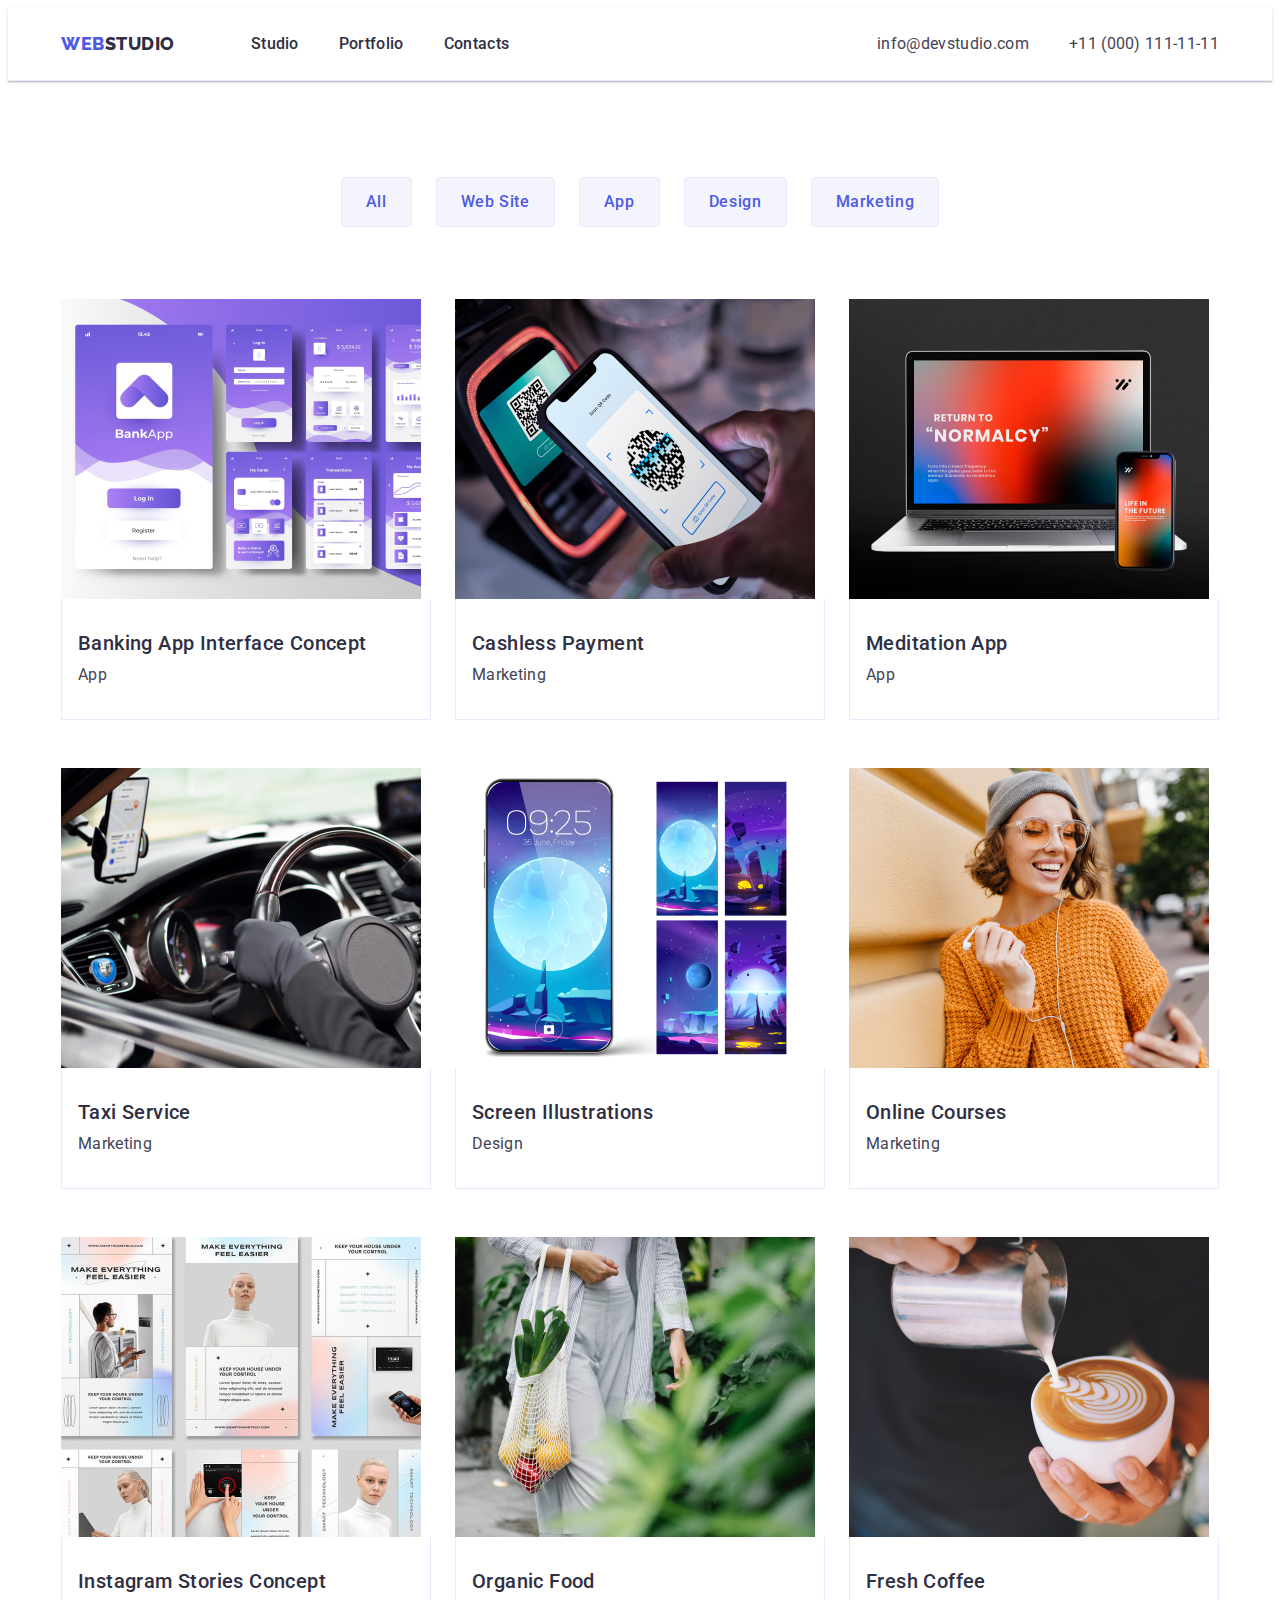
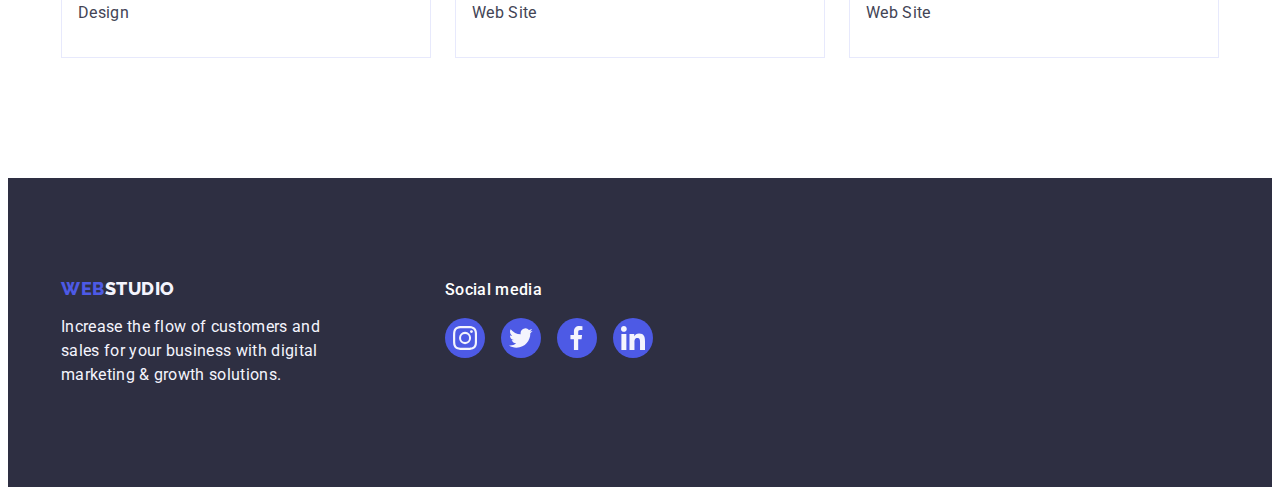
==== portfolio.html @ 9604f1b5 "Initial commit" ====
<!DOCTYPE html>
<html lang="en">
  <head>
    <meta charset="UTF-8" />
    <meta http-equiv="X-UA-Compatible" content="IE=edge" />
    <meta name="viewport" content="width=device-width, initial-scale=1.0" />
    <title>Portfolio</title>
    <link rel="preconnect" href="https://fonts.googleapis.com" />
    <link rel="preconnect" href="https://fonts.gstatic.com" crossorigin />
    <link
      href="https://fonts.googleapis.com/css2?family=Raleway:wght@800&family=Roboto:wght@400;500;700&display=swap"
      rel="stylesheet"
    />
    <link
      rel="stylesheet"
      href="https://cdnjs.cloudflare.com/ajax/libs/modern-normalize/2.0.0/modern-normalize.min.css"
      integrity="sha512-4xo8blKMVCiXpTaLzQSLSw3KFOVPWhm/TRtuPVc4WG6kUgjH6J03IBuG7JZPkcWMxJ5huwaBpOpnwYElP/m6wg=="
      crossorigin="anonymous"
      referrerpolicy="no-referrer"
    />
    <link rel="stylesheet" href="./css/style.css" />
  </head>
  <body>
    <!--header-->
    <header class="header-bg header-section">
      <div class="container header-container">
        <nav class="header-nav">
          <a class="logo link header-logo" href="./index.html"
            >Web<span class="span-logo">Studio</span></a
          >
          <ul class="list header-nav-list">
            <li>
              <a class="header-nav-link link" href="./index.html">Studio</a>
            </li>
            <li>
              <a class="header-nav-link link" href="./portfolio.html"
                >Portfolio</a
              >
            </li>
            <li>
              <a class="header-nav-link link" href="">Contacts</a>
            </li>
          </ul>
        </nav>

        <address class="adress-style">
          <ul class="list adress-list">
            <li>
              <a class="address link" href="mailto:info@devstudio.com"
                >info@devstudio.com</a
              >
            </li>
            <li>
              <a class="address link" href="tel:+110001111111"
                >+11 (000) 111-11-11</a
              >
            </li>
          </ul>
        </address>
      </div>
    </header>
    <!--main-->
    <main>
      <!--section-->
      <section class="section-one">
        <div class="container">
          <h2 class="visually-hidden">Something</h2>
          <ul class="list feature-list-btn">
            <li>
              <button class="btn btn-portfolio" type="button">All</button>
            </li>
            <li>
              <button class="btn btn-portfolio" type="button">Web Site</button>
            </li>
            <li>
              <button class="btn btn-portfolio" type="button">App</button>
            </li>
            <li>
              <button class="btn btn-portfolio" type="button">Design</button>
            </li>
            <li>
              <button class="btn btn-portfolio" type="button">Marketing</button>
            </li>
          </ul>
          <ul class="list card-flex">
            <li class="card-item">
              <a href="" class="card-link link">
                <img
                  src="./images/portfolio/img-1.jpg"
                  alt="Banking App Interface Concept"
                />
                <div class="card-div">
                  <h2 class="title-portfolio">Banking App Interface Concept</h2>
                  <p class="title-port">App</p>
                </div>
              </a>
            </li>
            <li class="card-item">
              <a href="" class="card-link link">
                <img
                  src="./images/portfolio/img-2.jpg"
                  alt="Cashless Payment"
                />
                <div class="card-div">
                  <h2 class="title-portfolio">Cashless Payment</h2>
                  <p class="title-port">Marketing</p>
                </div>
              </a>
            </li>
            <li class="card-item">
              <a href="" class="card-link link">
                <img src="./images/portfolio/img-3.jpg" alt="Meditation App" />
                <div class="card-div">
                  <h2 class="title-portfolio">Meditation App</h2>
                  <p class="title-port">App</p>
                </div>
              </a>
            </li>
            <li class="card-item">
              <a href="" class="card-link link">
                <img src="./images/portfolio/img-4.jpg" alt="Taxi Service" />
                <div class="card-div">
                  <h2 class="title-portfolio">Taxi Service</h2>
                  <p class="title-port">Marketing</p>
                </div>
              </a>
            </li>
            <li class="card-item">
              <a href="" class="card-link link">
                <img
                  src="./images/portfolio/img-5.jpg"
                  alt="Screen Illustrations"
                />
                <div class="card-div">
                  <h2 class="title-portfolio">Screen Illustrations</h2>
                  <p class="title-port">Design</p>
                </div>
              </a>
            </li>
            <li class="card-item">
              <a href="" class="card-link link">
                <img src="./images/portfolio/img-6.jpg" alt="Online Courses" />
                <div class="card-div">
                  <h2 class="title-portfolio">Online Courses</h2>
                  <p class="title-port">Marketing</p>
                </div>
              </a>
            </li>
            <li class="card-item">
              <a href="" class="card-link link">
                <img
                  src="./images/portfolio/img-7.jpg"
                  alt="Instagram Stories Concept"
                />
                <div class="card-div">
                  <h2 class="title-portfolio">Instagram Stories Concept</h2>
                  <p class="title-port">Design</p>
                </div>
              </a>
            </li>
            <li class="card-item">
              <a href="" class="card-link link">
                <img src="./images/portfolio/img-8.jpg" alt="Organic Food" />
                <div class="card-div">
                  <h2 class="title-portfolio">Organic Food</h2>
                  <p class="title-port">Web Site</p>
                </div>
              </a>
            </li>
            <li class="card-item">
              <a href="" class="card-link link">
                <img src="./images/portfolio/img-9.jpg" alt="Fresh Coffee" />
                <div class="card-div">
                  <h2 class="title-portfolio">Fresh Coffee</h2>
                  <p class="title-port">Web Site</p>
                </div>
              </a>
            </li>
          </ul>
        </div>
      </section>
    </main>
    <footer class="footer-bg">
      <div class="container footer-container">
        <div class="footer-left-side">
          <a class="logo link footer-logo-link" href="./index.html"
            >Web<span class="footer-logo-txt">Studio</span></a
          >
          <p class="footer-left-txt">
            Increase the flow of customers and sales for your business with
            digital marketing & growth solutions.
          </p>
        </div>
        <div class="footer-midle-side">
          <p class="footer-midle-txt">Social media</p>
          <ul class="footer-social-list list">
            <li class="footer-social-item">
              <a class="footer-social-link" href="">
                <svg class="footer-social-svg" width="24" height="24">
                  <use href="./images/icons.svg#instagram"></use>
                </svg>
              </a>
            </li>
            <li class="footer-social-item">
              <a class="footer-social-link" href="">
                <svg class="footer-social-svg" width="24" height="24">
                  <use href="./images/icons.svg#twitter"></use>
                </svg>
              </a>
            </li>
            <li class="footer-social-item">
              <a class="footer-social-link" href="">
                <svg class="footer-social-svg" width="24" height="24">
                  <use href="./images/icons.svg#facebook"></use>
                </svg>
              </a>
            </li>
            <li class="footer-social-item">
              <a class="footer-social-link" href="">
                <svg class="footer-social-svg" width="24" height="24">
                  <use href="./images/icons.svg#linkedin"></use>
                </svg>
              </a>
            </li>
          </ul>
        </div>
      </div>
    </footer>
  </body>
</html>
---- css/style.css ----
/*загальні стилі*/
:root {
    /*кольори шрифтів*/
    --title-txt-color: #2e2f42;
    --txt-color: #434455;
    --white-txt-color: #fff;

    /*background-color*/
    --section1-color: #e5e5e5;
    --section3-color: #f4f4fd;

    /*logo*/
    --logo-color: #4d5ae5;
}

/*body style*/

body {
    font-family: 'Roboto', sans-serif;
    color: var(--txt-color);
    background-color: var(--white-txt-color);
    font-weight: 400;
    font-size: 16px;
    line-height: 1.5;
    font-style: normal;
    letter-spacing: 0.02em;
}

/*reset start*/
h1,
h2,
h3,
h4,
h5,
h6,
p,
ul,
li,
ol {
    margin: 0;
    padding: 0;
}

img {
    display: block;
}

button {
    cursor: pointer;
    padding: 0;
    margin: 0;
}

.section {
    padding-bottom: 120px;
}

.feature-list {
    display: flex;
    gap: 24px;
    padding: 0px;
    justify-content: center;
}

.card-link{
    display: block;
}



.card-link:hover,
.card-link:focus {
    box-shadow: 0px 1px 6px rgba(46, 47, 66, 0.08),
        0px 1px 1px rgba(46, 47, 66, 0.16),
        0px 2px 1px rgba(46, 47, 66, 0.08);
}

.about-section-item {
    border-radius: 0px 0px 4px 4px;
    box-shadow: 0px 1px 6px rgba(46, 47, 66, 0.08),
        0px 1px 1px rgba(46, 47, 66, 0.16),
        0px 2px 1px rgba(46, 47, 66, 0.08);
    border-radius: 0px 0px 4px 4px;
}

.about-container {
    padding: 32px 16px;
}

.about-icon {
    display: flex;
    justify-content: center;
    align-items: center;
    margin-bottom: 8px;


    width: 264px;
    height: 112px;
    background-color: var(--section3-color);
    border-radius: 4px;
}

.img-team {
    text-align: center;
    padding: 32px 16px;
}

.feature-list .item {
    width: calc((100% - 72px) / 4);
}

.about-list {
    display: flex;
    gap: 24px;
}

.team-list {
    display: flex;
    gap: 24px;
}

.header-section {
    border-bottom: 1px solid #e7e9fc;
    box-shadow: 0px 2px 1px rgba(46, 47, 66, 0.08),
        0px 1px 1px rgba(46, 47, 66, 0.16), 0px 1px 6px rgba(46, 47, 66, 0.08);
}

.container {
    width: 1158px;
    padding: 0 15px;
    margin-left: auto;
    margin-right: auto;

}

.header-container {
    display: flex;
    align-items: center;

}

.header-logo {
    margin-right: 76px;
}

.list {
    list-style-type: none;
    padding: 0;
    margin: 0;
}

/*link style*/
.link {
    text-decoration: none;
    color: inherit;
}

/*logo style*/
.logo {
    color: var(--logo-color);
    font-family: 'Raleway', sans-serif;
    font-weight: 800;
    font-size: 18px;
    line-height: 1.17;
    text-transform: uppercase;
    letter-spacing: 0.03em;
}

.footer-logo-link {
    display: inline-block;
    margin-bottom: 16px;
}

.footer-logo-txt {
    font-family: 'Raleway';
    font-style: normal;
    font-weight: 800;
    font-size: 18px;
    line-height: 1.17;
    letter-spacing: 0.03em;
    text-transform: uppercase;
    color: #F4F4FD;
}

.footer-midle-txt {
    margin-bottom: 16px;

    font-weight: 500;
    font-size: 16px;
    line-height: 1.5;


    letter-spacing: 0.02em;
    color: #FFFFFF;

}

.span-logo {
    color: var(--title-txt-color);
}

.footer-social-list {
    display: flex;
    gap: 16px;
}

.footer-social-item {}

.footer-social-link {
    display: flex;
    justify-content: center;
    align-items: center;
    width: 40px;
    height: 40px;
    background-color: var(--logo-color);
    border-radius: 50%;
}

.footer-social-link:hover,
.footer-social-link:focus {
    background-color: #31D0AA;
    ;
}

.footer-social-svg {
    fill: #F4F4FD;
    ;
}

/*nav style*/

.header-nav-list {
    display: flex;
    flex-direction: row;
    align-items: center;
    padding: 0px;
    gap: 40px;

}

.adress-list {
    display: flex;
    gap: 40px;
    margin-right: 0;
}

.header-nav {
    display: flex;
    align-items: center;

}

.header-nav-link {
    display: block;
    padding: 24px 0;
    font-family: "Roboto", sans-serif;
    font-style: normal;

    color: var(--title-txt-color);
    font-weight: 500;
    font-size: 16px;
    line-height: 1.5;
}

.header-nav-link:hover,
.header-nav-link:focus {
    color: #404bbf;
}

.adress-style {
    font-style: normal;
    margin-left: auto;
}

.address {
    color: var(--txt-color);
}

.address:hover,
.address:focus {
    color: #404bbf;
}

.hero-section {
    background-color: var(--title-txt-color);
    margin-left: auto;
    margin-right: auto;
    padding: 188px 0;
    max-width: 1440px;

    background-image: linear-gradient(rgba(46, 47, 66, 0.7), rgba(46, 47, 66, 0.7)), url(../images/people-office/people-office-1.jpg);
    background-size: cover;
    background-repeat: no-repeat;
    background-position: center;



}

/*section background*/
.section-one {
    padding: 96px 0 120px;
}

/*title style*/
.section-title {}

.main-title {
    color: var(--white-txt-color);
    font-weight: 700;
    font-size: 56px;
    line-height: 1.07;
    text-align: center;
    letter-spacing: 0.02em;
    max-width: 496px;
    margin-left: auto;
    margin-right: auto;
}

.btn {
    font-family: 'Roboto', sans-serif;
    font-style: normal;
    background-color: var(--logo-color);
    color: var(--white-txt-color);
    font-weight: 500;
    font-size: 16px;
    line-height: 1.5;
    letter-spacing: 0.04em;
    cursor: pointer;

    display: block;
    border-radius: 4px;

    border: none;
}

.btn:focus,
.btn:hover {
    background-color: #404bbf;
}

.hero-btn {
    margin-left: auto;
    margin-right: auto;
    margin-top: 48px;
    min-width: 169px;
    height: 56px;
}

.btn-portfolio {
    padding: 12px 24px;
    border: 1px solid #e7e9fc;

    color: var(--logo-color);
    background-color: var(--section3-color);
    font-weight: 500;
    font-size: 16px;
    line-height: 1.5;
    letter-spacing: 0.04em;
    cursor: pointer;
}

.btn-portfolio:hover,
.btn-portfolio:focus {
    color: var(--white-txt-color);
    background-color: #404bbf;
    border: 1px solid transparent;
    box-shadow:
        0px 3px 1px rgba(0, 0, 0, 0.1),
        0px 2px 1px rgba(0, 0, 0, 0.08),
        0px 2px 2px rgba(0, 0, 0, 0.12);
}

.feature-list-btn {
    display: flex;
    gap: 24px;
    padding: 0px;
    justify-content: center;
    margin-bottom: 72px;
}

/*zaholovku h3 section 1*/
.second-title {
    color: var(--title-txt-color);
    font-weight: 500;
    font-size: 20px;
    line-height: 1.2;
    letter-spacing: 0.02em;
    margin-bottom: 8px;
}

/* paragraf*/
.about-title {
    color: var(--txt-color);
}

/*section about*/
.section-about {
    letter-spacing: 0.02em;
    padding: 120px 0;
}

.about-section {
    color: var(--title-txt-color);
    font-weight: 700;
    font-size: 36px;
    line-height: 1.11;
    text-align: center;
    text-transform: capitalize;
    letter-spacing: 0.02em;
    margin-bottom: 72px;
}

.visually-hidden {

    position: absolute;
    width: 1px;
    height: 1px;
    margin: -1px;
    border: 0;
    padding: 0;

    white-space: nowrap;
    clip-path: inset(100%);
    clip: rect(0 0 0 0);
    overflow: hidden;

}

/*section 3 background*/

.section-team {
    padding-top: 120px;

    background-color: var(--section3-color);

}

.team-social-list {
    display: flex;
    justify-content: center;
    gap: 24px;
    margin-top: 8px;
}

.team-social-link {
    background: var(--logo-color);
    display: flex;
    justify-content: center;
    align-items: center;
    width: 40px;
    height: 40px;
    border-radius: 50%;
}

.team-social-svg {
    fill: #f4f4fd;
}

.team-social-link:hover,
.team-social-link:focus {
    background-color: #404BBF;
}




/* section 4*/
.ul-bg {
    background-color: #ffffff;
}

/* customers section */
.customers {
    padding: 120px 0;
}

.customers-title {
    margin-bottom: 72px;

    font-family: 'Roboto';
    font-style: normal;
    font-weight: 700;
    font-size: 36px;
    line-height: 1.11;
    color: var(--title-txt-color);

    text-align: center;
    letter-spacing: 0.02em;
    text-transform: capitalize;
}

.customers-list {
    display: flex;
    gap: 24px;

}

.customers-item {
    width: 168px;
    height: 88px;

}

.customers-link {
    display: flex;
    justify-content: center;
    align-items: center;
    width: 100%;
    height: 100%;
    color: #8E8F99;
    ;
    border: 1px solid #8E8F99;
    border-radius: 4px;
}

.customers-link:hover,
.customers-link:focus {
    color: #404BBF;
    border: 1px solid #404BBF;
}

.company-svg {
    fill: currentColor;

}

/*footer*/
.footer-bg {
    background-color: var(--title-txt-color);
    padding: 100px 0;
}

.footer-container {
    display: flex;
    align-items: baseline;

}

.footer-left-side {
    margin-right: 120px;
}

.footer-left-txt {
    color: var(--section3-color);
    width: 264px;
}

.portfolio-header-bg {
    background-color: var(--white-txt-color);
}

.title-portfolio {
    font-weight: 500;
    font-size: 20px;
    line-height: 1.2;
    letter-spacing: 0.02em;
    color: var(--title-txt-color);
    margin-bottom: 8px
}

.title-port {
    color: var(--txt-color);
}

.card-flex {
    display: flex;
    flex-wrap: wrap;
    gap: 48px 24px;
}

.card-item {
    width: calc((100% - 48px) / 3);
}

.card-div {
    padding: 32px 16px;
    border: 1px solid #e7e9fc;
    border-top: none;
}
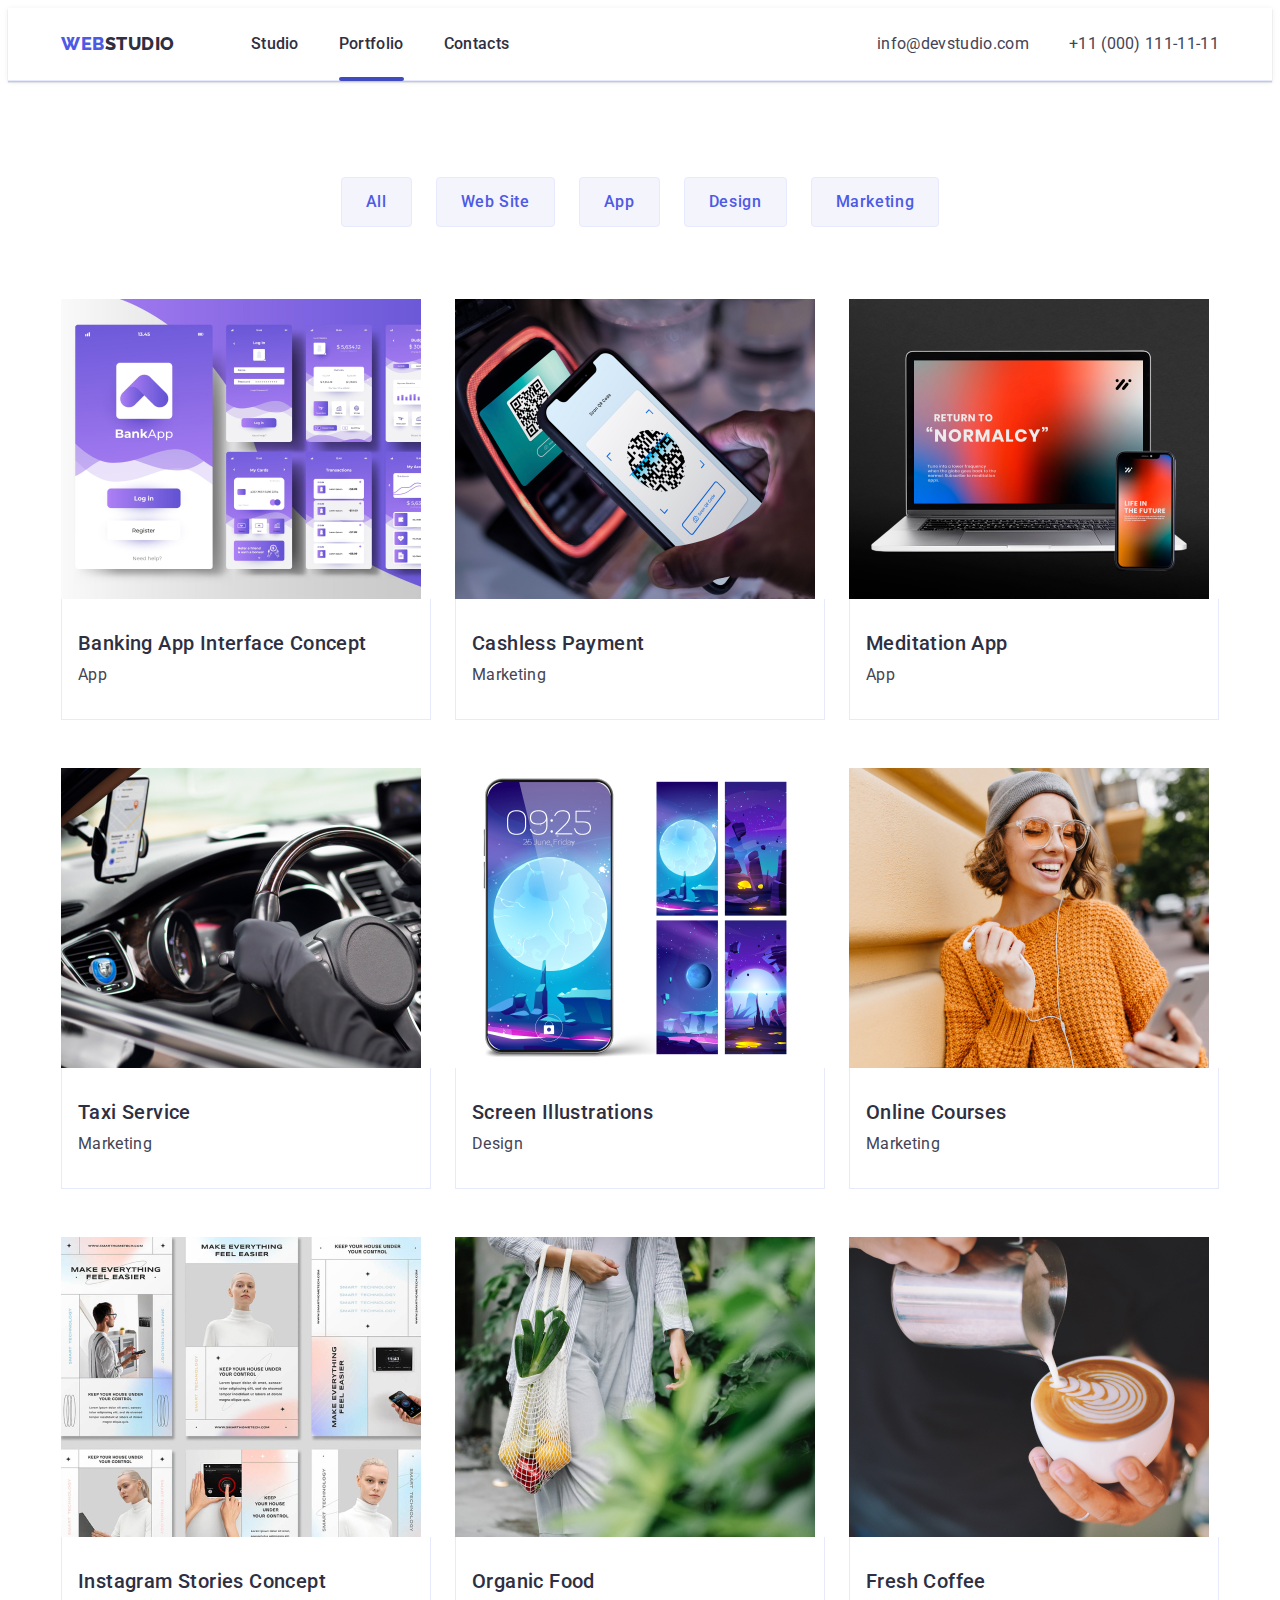
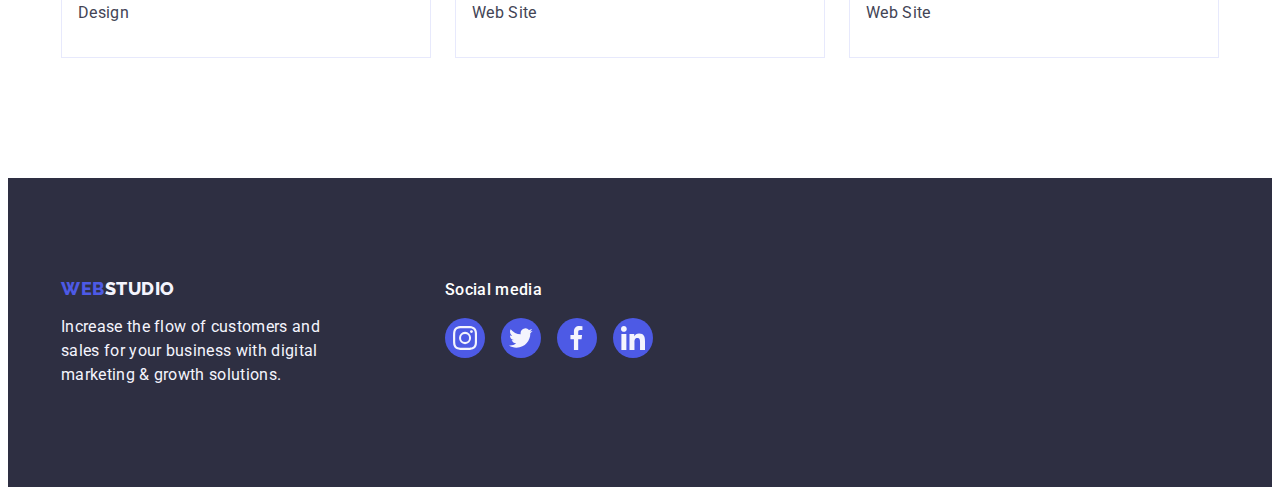
==== commit f6a78f2f: "com" ====
--- a/portfolio.html
+++ b/portfolio.html
@@ -33,7 +33,7 @@
               <a class="header-nav-link link" href="./index.html">Studio</a>
             </li>
             <li>
-              <a class="header-nav-link link" href="./portfolio.html"
+              <a class="header-nav-link active link" href="./portfolio.html"
                 >Portfolio</a
               >
             </li>
@@ -85,10 +85,17 @@
           <ul class="list card-flex">
             <li class="card-item">
               <a href="" class="card-link link">
-                <img
-                  src="./images/portfolio/img-1.jpg"
-                  alt="Banking App Interface Concept"
-                />
+                <div class="overlay-box">
+                  <img
+                    src="./images/portfolio/img-1.jpg"
+                    alt="Banking App Interface Concept"
+                  />
+                  <p class="overlay-txt">
+                    14 Stylish and User-Friendly App Design Concepts · Task
+                    Manager App · Calorie Tracker App · Exotic Fruit Ecommerce
+                    App · Cloud Storage App
+                  </p>
+                </div>
                 <div class="card-div">
                   <h2 class="title-portfolio">Banking App Interface Concept</h2>
                   <p class="title-port">App</p>
@@ -97,10 +104,17 @@
             </li>
             <li class="card-item">
               <a href="" class="card-link link">
-                <img
-                  src="./images/portfolio/img-2.jpg"
-                  alt="Cashless Payment"
-                />
+                <div class="overlay-box">
+                  <img
+                    src="./images/portfolio/img-2.jpg"
+                    alt="Banking App Interface Concept"
+                  />
+                  <p class="overlay-txt">
+                    14 Stylish and User-Friendly App Design Concepts · Task
+                    Manager App · Calorie Tracker App · Exotic Fruit Ecommerce
+                    App · Cloud Storage App
+                  </p>
+                </div>
                 <div class="card-div">
                   <h2 class="title-portfolio">Cashless Payment</h2>
                   <p class="title-port">Marketing</p>
@@ -109,7 +123,17 @@
             </li>
             <li class="card-item">
               <a href="" class="card-link link">
-                <img src="./images/portfolio/img-3.jpg" alt="Meditation App" />
+                <div class="overlay-box">
+                  <img
+                    src="./images/portfolio/img-3.jpg"
+                    alt="Banking App Interface Concept"
+                  />
+                  <p class="overlay-txt">
+                    14 Stylish and User-Friendly App Design Concepts · Task
+                    Manager App · Calorie Tracker App · Exotic Fruit Ecommerce
+                    App · Cloud Storage App
+                  </p>
+                </div>
                 <div class="card-div">
                   <h2 class="title-portfolio">Meditation App</h2>
                   <p class="title-port">App</p>
@@ -118,7 +142,17 @@
             </li>
             <li class="card-item">
               <a href="" class="card-link link">
-                <img src="./images/portfolio/img-4.jpg" alt="Taxi Service" />
+                <div class="overlay-box">
+                  <img
+                    src="./images/portfolio/img-4.jpg"
+                    alt="Banking App Interface Concept"
+                  />
+                  <p class="overlay-txt">
+                    14 Stylish and User-Friendly App Design Concepts · Task
+                    Manager App · Calorie Tracker App · Exotic Fruit Ecommerce
+                    App · Cloud Storage App
+                  </p>
+                </div>
                 <div class="card-div">
                   <h2 class="title-portfolio">Taxi Service</h2>
                   <p class="title-port">Marketing</p>
@@ -127,10 +161,17 @@
             </li>
             <li class="card-item">
               <a href="" class="card-link link">
-                <img
-                  src="./images/portfolio/img-5.jpg"
-                  alt="Screen Illustrations"
-                />
+                <div class="overlay-box">
+                  <img
+                    src="./images/portfolio/img-5.jpg"
+                    alt="Banking App Interface Concept"
+                  />
+                  <p class="overlay-txt">
+                    14 Stylish and User-Friendly App Design Concepts · Task
+                    Manager App · Calorie Tracker App · Exotic Fruit Ecommerce
+                    App · Cloud Storage App
+                  </p>
+                </div>
                 <div class="card-div">
                   <h2 class="title-portfolio">Screen Illustrations</h2>
                   <p class="title-port">Design</p>
@@ -139,7 +180,17 @@
             </li>
             <li class="card-item">
               <a href="" class="card-link link">
-                <img src="./images/portfolio/img-6.jpg" alt="Online Courses" />
+                <div class="overlay-box">
+                  <img
+                    src="./images/portfolio/img-6.jpg"
+                    alt="Banking App Interface Concept"
+                  />
+                  <p class="overlay-txt">
+                    14 Stylish and User-Friendly App Design Concepts · Task
+                    Manager App · Calorie Tracker App · Exotic Fruit Ecommerce
+                    App · Cloud Storage App
+                  </p>
+                </div>
                 <div class="card-div">
                   <h2 class="title-portfolio">Online Courses</h2>
                   <p class="title-port">Marketing</p>
@@ -148,10 +199,17 @@
             </li>
             <li class="card-item">
               <a href="" class="card-link link">
-                <img
-                  src="./images/portfolio/img-7.jpg"
-                  alt="Instagram Stories Concept"
-                />
+                <div class="overlay-box">
+                  <img
+                    src="./images/portfolio/img-7.jpg"
+                    alt="Banking App Interface Concept"
+                  />
+                  <p class="overlay-txt">
+                    14 Stylish and User-Friendly App Design Concepts · Task
+                    Manager App · Calorie Tracker App · Exotic Fruit Ecommerce
+                    App · Cloud Storage App
+                  </p>
+                </div>
                 <div class="card-div">
                   <h2 class="title-portfolio">Instagram Stories Concept</h2>
                   <p class="title-port">Design</p>
@@ -160,7 +218,17 @@
             </li>
             <li class="card-item">
               <a href="" class="card-link link">
-                <img src="./images/portfolio/img-8.jpg" alt="Organic Food" />
+                <div class="overlay-box">
+                  <img
+                    src="./images/portfolio/img-8.jpg"
+                    alt="Banking App Interface Concept"
+                  />
+                  <p class="overlay-txt">
+                    14 Stylish and User-Friendly App Design Concepts · Task
+                    Manager App · Calorie Tracker App · Exotic Fruit Ecommerce
+                    App · Cloud Storage App
+                  </p>
+                </div>
                 <div class="card-div">
                   <h2 class="title-portfolio">Organic Food</h2>
                   <p class="title-port">Web Site</p>
@@ -169,7 +237,17 @@
             </li>
             <li class="card-item">
               <a href="" class="card-link link">
-                <img src="./images/portfolio/img-9.jpg" alt="Fresh Coffee" />
+                <div class="overlay-box">
+                  <img
+                    src="./images/portfolio/img-9.jpg"
+                    alt="Banking App Interface Concept"
+                  />
+                  <p class="overlay-txt">
+                    14 Stylish and User-Friendly App Design Concepts · Task
+                    Manager App · Calorie Tracker App · Exotic Fruit Ecommerce
+                    App · Cloud Storage App
+                  </p>
+                </div>
                 <div class="card-div">
                   <h2 class="title-portfolio">Fresh Coffee</h2>
                   <p class="title-port">Web Site</p>
--- a/css/style.css
+++ b/css/style.css
@@ -11,7 +11,12 @@
 
     /*logo*/
     --logo-color: #4d5ae5;
-}
+
+    /* animation */
+    --duration-and-timing-function: 250ms cubic-bezier(0.4, 0, 0.2, 1);
+}
+
+
 
 /*body style*/
 
@@ -62,8 +67,10 @@
     justify-content: center;
 }
 
-.card-link{
+.card-link {
     display: block;
+
+    transition: box-shadow var(--duration-and-timing-function);
 }
 
 
@@ -81,6 +88,36 @@
         0px 1px 1px rgba(46, 47, 66, 0.16),
         0px 2px 1px rgba(46, 47, 66, 0.08);
     border-radius: 0px 0px 4px 4px;
+}
+
+.overlay-box {
+    position: relative;
+    overflow: hidden;
+}
+
+.card-link:hover .overlay-txt,
+.card-link:focus .overlay-txt {
+    transform: translateY(0);
+
+}
+
+.overlay-txt {
+    position: absolute;
+    left: 0;
+    bottom: 0;
+    width: 100%;
+    height: 100%;
+
+    transform: translateY(100%);
+    font-weight: 400;
+    font-size: 16px;
+    line-height: 1.5;
+    letter-spacing: 0.02em;
+    color: var(--section3-color);
+    background-color: var(--logo-color);
+
+    transition: transform var(--duration-and-timing-function);
+
 }
 
 .about-container {
@@ -214,6 +251,8 @@
     height: 40px;
     background-color: var(--logo-color);
     border-radius: 50%;
+
+    transition: background-color var(--duration-and-timing-function);
 }
 
 .footer-social-link:hover,
@@ -251,6 +290,7 @@
 }
 
 .header-nav-link {
+    position: relative;
     display: block;
     padding: 24px 0;
     font-family: "Roboto", sans-serif;
@@ -260,6 +300,8 @@
     font-weight: 500;
     font-size: 16px;
     line-height: 1.5;
+
+    transition: color var(--duration-and-timing-function);
 }
 
 .header-nav-link:hover,
@@ -267,12 +309,30 @@
     color: #404bbf;
 }
 
+.active::after {
+    content: '';
+    display: block;
+    width: 100%;
+    height: 4px;
+    position: absolute;
+    left: 0;
+    bottom: -1px;
+
+
+
+    background-color: #404BBF;
+    border-radius: 2px;
+
+}
+
 .adress-style {
     font-style: normal;
     margin-left: auto;
 }
 
 .address {
+    transition: color var(--duration-and-timing-function);
+
     color: var(--txt-color);
 }
 
@@ -332,6 +392,8 @@
     border-radius: 4px;
 
     border: none;
+
+    transition: background-color var(--duration-and-timing-function);
 }
 
 .btn:focus,
@@ -451,6 +513,8 @@
     width: 40px;
     height: 40px;
     border-radius: 50%;
+
+    transition: background-color var(--duration-and-timing-function);
 }
 
 .team-social-svg {
@@ -512,6 +576,8 @@
     ;
     border: 1px solid #8E8F99;
     border-radius: 4px;
+
+    transition: color var(--duration-and-timing-function), border var(--duration-and-timing-function);
 }
 
 .customers-link:hover,
@@ -577,4 +643,68 @@
     padding: 32px 16px;
     border: 1px solid #e7e9fc;
     border-top: none;
-}+}
+
+/* modal-window */
+.backdrop {
+    position: fixed;
+    top: 0;
+    left: 0;
+    width: 100%;
+    height: 100%;
+
+    background-color: rgba(46, 47, 66, 0.4);
+
+    transition: opacity var(--duration-and-timing-function),
+    visibility var(--duration-and-timing-function);
+}
+
+.backdrop.is-hidden {
+    opacity: 0;
+    visibility: hidden;
+    pointer-events: none;
+
+}
+
+.modal {
+    position: absolute;
+    top: 50%;
+    left: 50%;
+    transform: translate(-50%, -50%);
+    width: 408px;
+    min-height: 584px;
+
+    background-color: #FCFCFC;
+    box-shadow: 0px 1px 1px rgba(0, 0, 0, 0.14), 0px 1px 3px rgba(0, 0, 0, 0.12), 0px 2px 1px rgba(0, 0, 0, 0.2);
+    border-radius: 4px;
+
+    transition: transform var(--duration-and-timing-function);
+}
+
+.close-modal-btn {
+    display: flex;
+    justify-content: center;
+    align-items: center;
+    position: absolute;
+    top: 24px;
+    right: 24px;
+    width: 24px;
+    height: 24px;
+
+    border-radius: 50%;
+    background-color: #E7E9FC;
+    border: 1px solid rgba(0, 0, 0, 0.1);
+
+    transition: background-color var(--duration-and-timing-function),
+     border var(--duration-and-timing-function),
+      fill var(--duration-and-timing-function);
+}
+
+.close-modal-btn:hover,
+.close-modal-btn:focus {
+    background-color: #404bbf;
+    border: none;
+    fill: #fff;
+
+}
+
